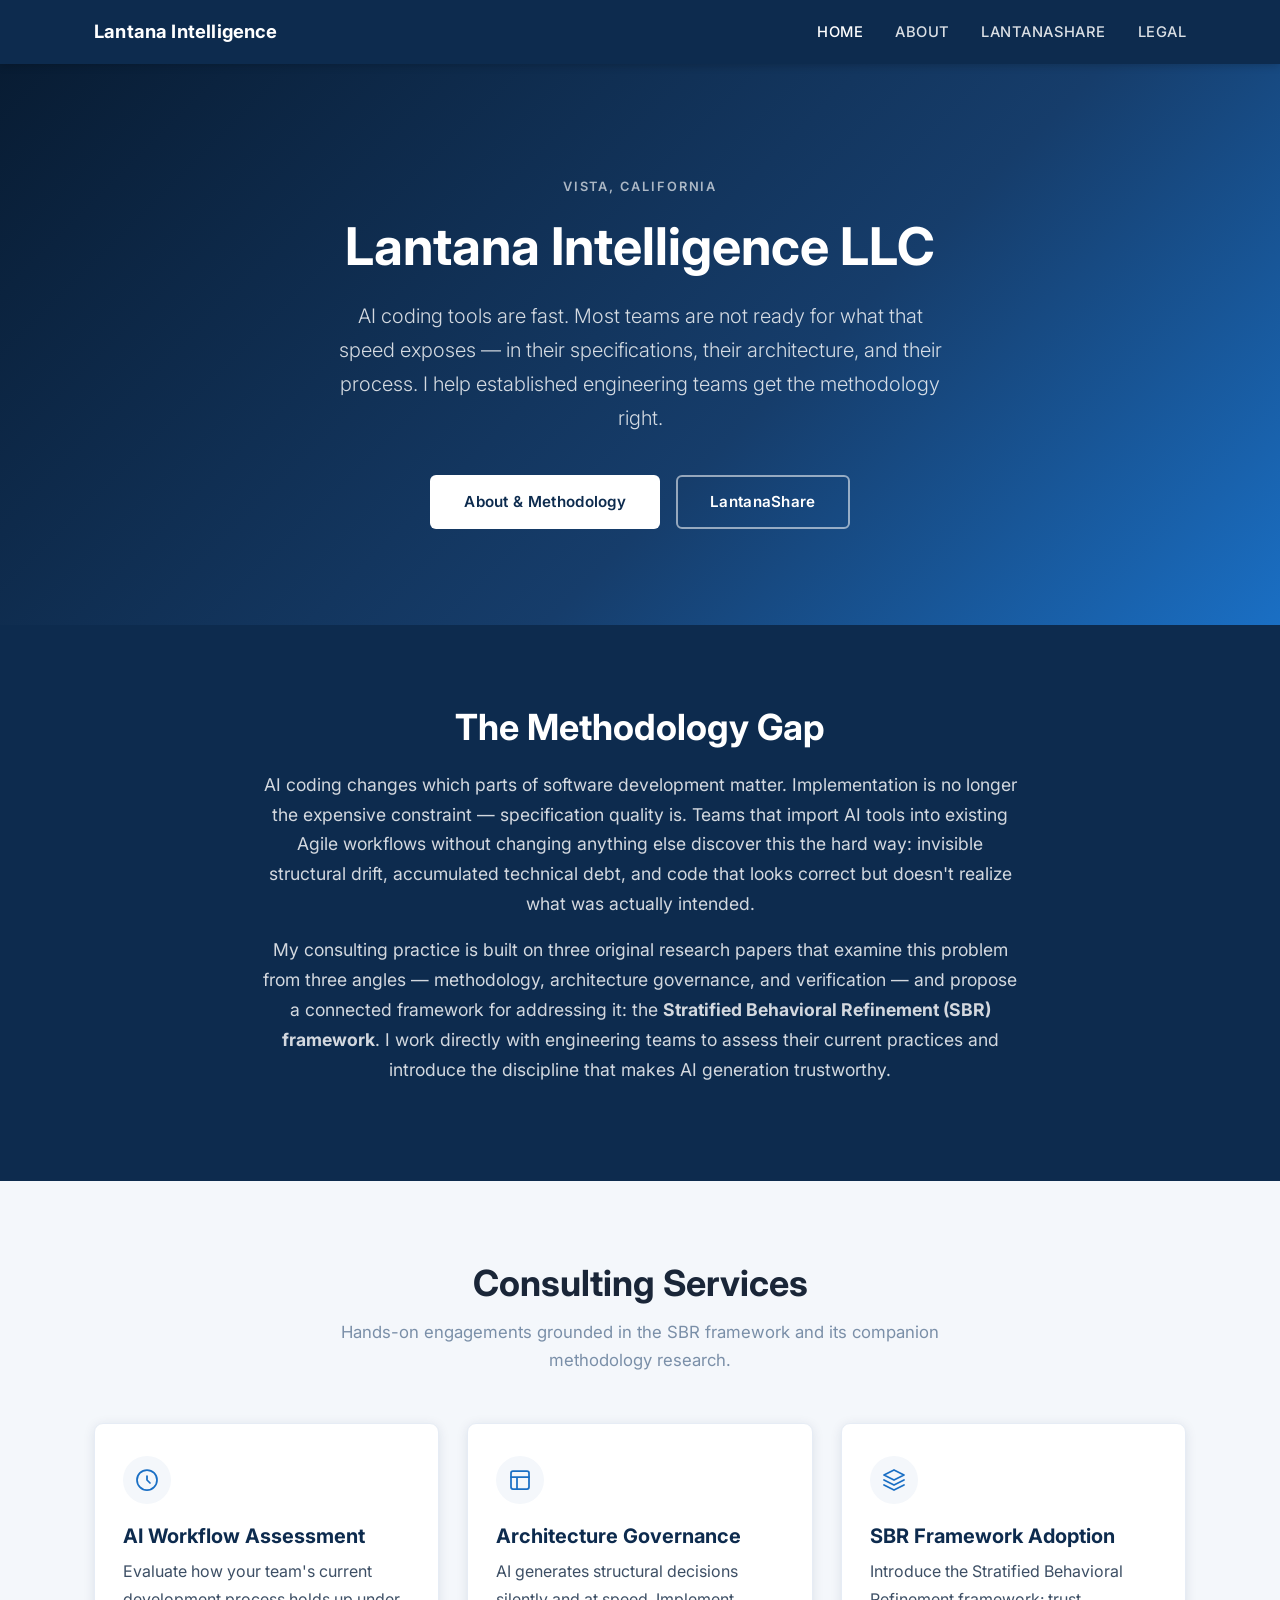
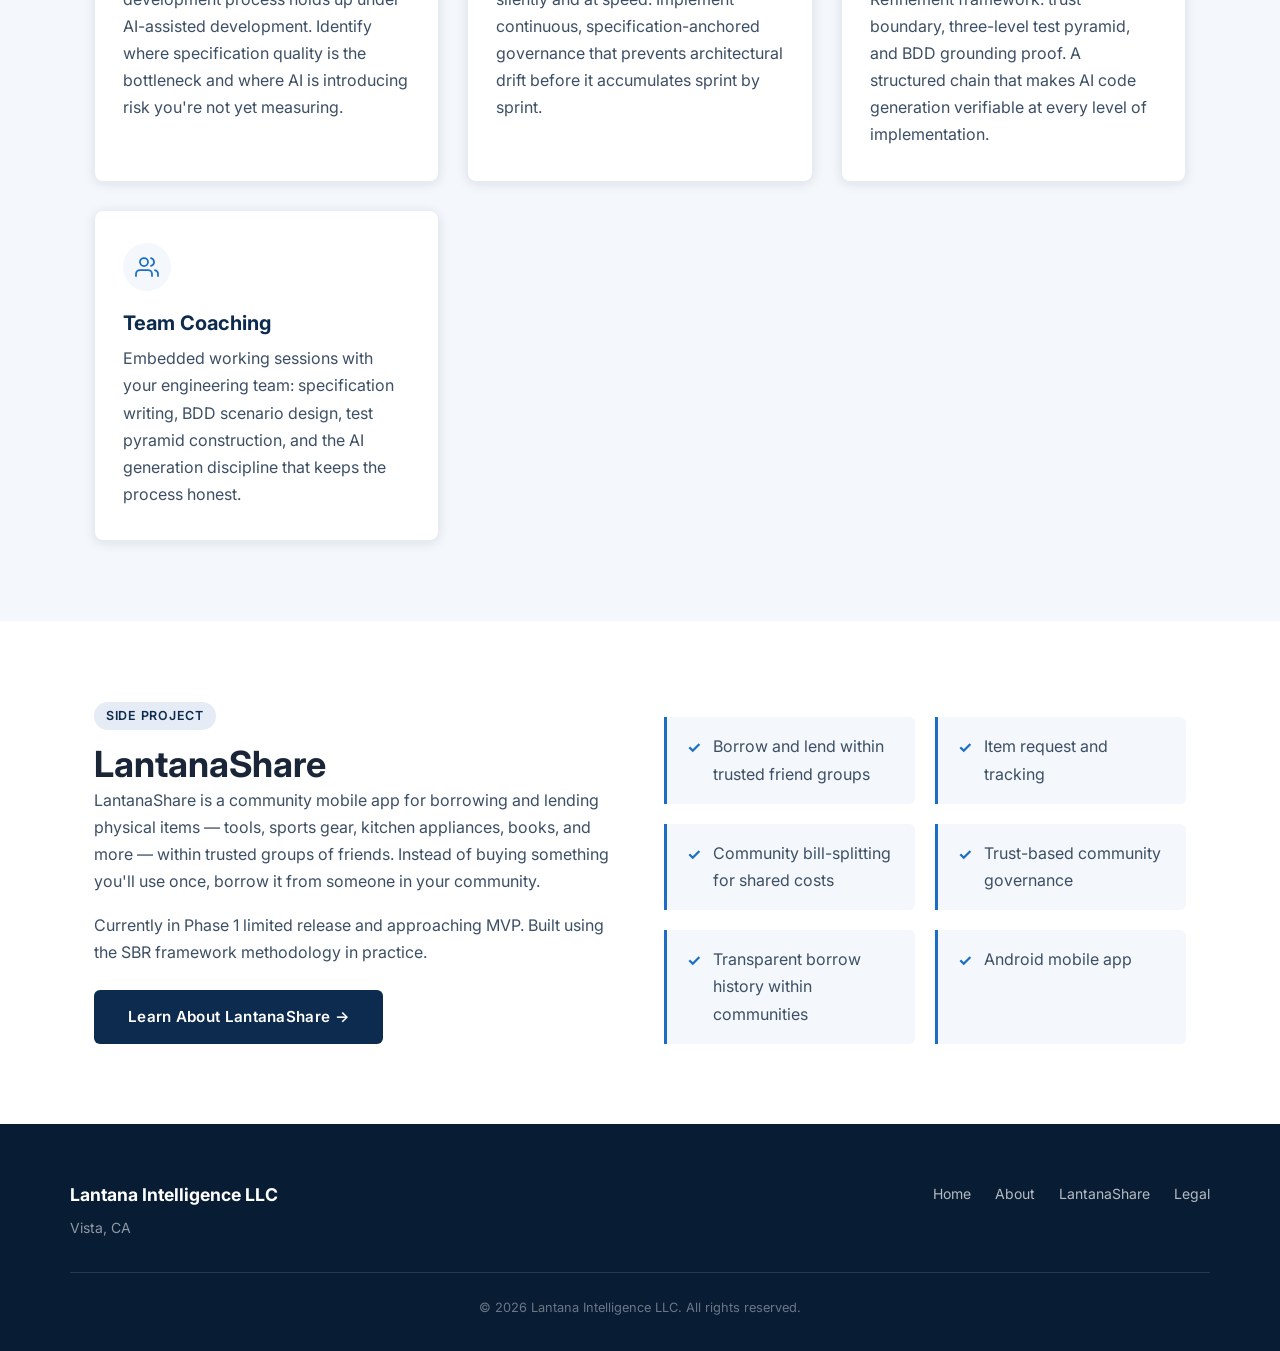
==== docs/index.html @ 1af50ca0 "MVP release docs" ====
<!DOCTYPE html>
<html lang="en">
<head>
  <meta charset="UTF-8" />
  <meta name="viewport" content="width=device-width, initial-scale=1.0" />
  <title>Lantana Intelligence LLC — AI Coding Methodology Consulting</title>
  <meta name="description" content="Lantana Intelligence LLC helps established engineering teams adopt AI-assisted development with the rigor and methodology it demands. Based in Vista, California." />
  <link rel="stylesheet" href="css/style.css" />
</head>
<body>

  <!-- ===== HEADER / NAV ===== -->
  <header class="site-header">
    <nav class="nav" aria-label="Main navigation">
      <a href="index.html" class="nav__brand">Lantana Intelligence</a>
      <button class="nav__toggle" aria-label="Toggle navigation" aria-expanded="false" onclick="this.setAttribute('aria-expanded', this.getAttribute('aria-expanded')==='true'?'false':'true'); document.getElementById('nav-links').classList.toggle('open');">
        <span></span><span></span><span></span>
      </button>
      <ul class="nav__links" id="nav-links" role="list">
        <li><a href="index.html" class="active">Home</a></li>
        <li><a href="about.html">About</a></li>
        <li><a href="lantanashare/index.html">LantanaShare</a></li>
        <li><a href="legal.html">Legal</a></li>
      </ul>
    </nav>
  </header>

  <main>

    <!-- ===== HERO ===== -->
    <section class="hero" aria-label="Hero">
      <div class="container">
        <p class="hero__eyebrow">Vista, California</p>
        <h1>Lantana Intelligence LLC</h1>
        <p class="hero__tagline">
          AI coding tools are fast. Most teams are not ready for what that speed
          exposes — in their specifications, their architecture, and their process.
          I help established engineering teams get the methodology right.
        </p>
        <div class="hero__actions">
          <a href="about.html" class="btn btn--primary">About &amp; Methodology</a>
          <a href="lantanashare/index.html" class="btn btn--outline">LantanaShare</a>
        </div>
      </div>
    </section>

    <!-- ===== MISSION ===== -->
    <section class="mission" aria-label="The problem">
      <div class="container">
        <h2>The Methodology Gap</h2>
        <p>
          AI coding changes which parts of software development matter. Implementation
          is no longer the expensive constraint — specification quality is. Teams that
          import AI tools into existing Agile workflows without changing anything else
          discover this the hard way: invisible structural drift, accumulated technical
          debt, and code that looks correct but doesn't realize what was actually intended.
        </p>
        <p>
          My consulting practice is built on three original research papers that examine
          this problem from three angles — methodology, architecture governance, and
          verification — and propose a connected framework for addressing it: the
          <strong>Stratified Behavioral Refinement (SBR) framework</strong>. I work
          directly with engineering teams to assess their current practices and introduce
          the discipline that makes AI generation trustworthy.
        </p>
      </div>
    </section>

    <!-- ===== SERVICES ===== -->
    <section class="section section--alt" aria-label="Consulting services">
      <div class="container">
        <div class="section__header">
          <h2>Consulting Services</h2>
          <p>Hands-on engagements grounded in the SBR framework and its companion methodology research.</p>
        </div>
        <div class="cards">

          <article class="card">
            <div class="card__icon">
              <svg viewBox="0 0 24 24" aria-hidden="true"><circle cx="12" cy="12" r="10"/><path d="M12 8v4l3 3"/></svg>
            </div>
            <h3>AI Workflow Assessment</h3>
            <p>Evaluate how your team's current development process holds up under AI-assisted development. Identify where specification quality is the bottleneck and where AI is introducing risk you're not yet measuring.</p>
          </article>

          <article class="card">
            <div class="card__icon">
              <svg viewBox="0 0 24 24" aria-hidden="true"><rect x="3" y="3" width="18" height="18" rx="2"/><path d="M3 9h18M9 21V9"/></svg>
            </div>
            <h3>Architecture Governance</h3>
            <p>AI generates structural decisions silently and at speed. Implement continuous, specification-anchored governance that prevents architectural drift before it accumulates sprint by sprint.</p>
          </article>

          <article class="card">
            <div class="card__icon">
              <svg viewBox="0 0 24 24" aria-hidden="true"><path d="M12 2L2 7l10 5 10-5-10-5zM2 17l10 5 10-5M2 12l10 5 10-5"/></svg>
            </div>
            <h3>SBR Framework Adoption</h3>
            <p>Introduce the Stratified Behavioral Refinement framework: trust boundary, three-level test pyramid, and BDD grounding proof. A structured chain that makes AI code generation verifiable at every level of implementation.</p>
          </article>

          <article class="card">
            <div class="card__icon">
              <svg viewBox="0 0 24 24" aria-hidden="true"><path d="M17 21v-2a4 4 0 0 0-4-4H5a4 4 0 0 0-4 4v2"/><circle cx="9" cy="7" r="4"/><path d="M23 21v-2a4 4 0 0 0-3-3.87"/><path d="M16 3.13a4 4 0 0 1 0 7.75"/></svg>
            </div>
            <h3>Team Coaching</h3>
            <p>Embedded working sessions with your engineering team: specification writing, BDD scenario design, test pyramid construction, and the AI generation discipline that keeps the process honest.</p>
          </article>

        </div>
      </div>
    </section>

    <!-- ===== LANTANASHARE OVERVIEW ===== -->
    <section class="section" aria-label="LantanaShare overview">
      <div class="container">
        <div class="two-col">
          <div>
            <span class="badge">Side Project</span>
            <h2>LantanaShare</h2>
            <p>
              LantanaShare is a community mobile app for borrowing and lending physical
              items — tools, sports gear, kitchen appliances, books, and more — within
              trusted groups of friends. Instead of buying something you'll use once,
              borrow it from someone in your community.
            </p>
            <p>
              Currently in Phase 1 limited release and approaching MVP. Built using the
              SBR framework methodology in practice.
            </p>
            <a href="lantanashare/index.html" class="btn btn--navy" style="margin-top:0.5rem;">Learn About LantanaShare →</a>
          </div>
          <div>
            <ul class="feature-list">
              <li>Borrow and lend within trusted friend groups</li>
              <li>Item request and tracking</li>
              <li>Community bill-splitting for shared costs</li>
              <li>Trust-based community governance</li>
              <li>Transparent borrow history within communities</li>
              <li>Android mobile app</li>
            </ul>
          </div>
        </div>
      </div>
    </section>

  </main>

  <!-- ===== FOOTER ===== -->
  <footer class="site-footer" aria-label="Site footer">
    <div class="footer__inner">
      <div>
        <p class="footer__brand">Lantana Intelligence LLC</p>
        <p class="footer__location">Vista, CA</p>
      </div>
      <nav aria-label="Footer navigation">
        <ul class="footer__nav" role="list">
          <li><a href="index.html">Home</a></li>
          <li><a href="about.html">About</a></li>
          <li><a href="lantanashare/index.html">LantanaShare</a></li>
          <li><a href="legal.html">Legal</a></li>
        </ul>
      </nav>
    </div>
    <div class="footer__bottom">
      &copy; 2026 Lantana Intelligence LLC. All rights reserved.
    </div>
  </footer>

</body>
</html>
---- docs/css/style.css ----
/* ============================================================
   Lantana Intelligence LLC — Shared Stylesheet
   ============================================================ */

/* Google Fonts */
@import url('https://fonts.googleapis.com/css2?family=Inter:wght@300;400;500;600;700&display=swap');

/* ---------- Reset & Base ---------- */
*, *::before, *::after {
  box-sizing: border-box;
  margin: 0;
  padding: 0;
}

:root {
  --navy:        #0d2b4e;
  --navy-dark:   #081c33;
  --navy-mid:    #163d6b;
  --accent:      #1a6fc4;
  --accent-light:#2e8de8;
  --white:       #ffffff;
  --off-white:   #f4f7fb;
  --light-gray:  #e6ecf5;
  --mid-gray:    #7a8fa8;
  --text-dark:   #1a2638;
  --text-body:   #3d4f65;

  --max-width: 1140px;
  --radius:    6px;
  --shadow:    0 2px 12px rgba(13, 43, 78, 0.10);
  --transition: 0.2s ease;
}

html {
  scroll-behavior: smooth;
}

body {
  font-family: 'Inter', sans-serif;
  font-size: 16px;
  line-height: 1.7;
  color: var(--text-body);
  background: var(--white);
}

img {
  max-width: 100%;
  display: block;
}

a {
  color: var(--accent);
  text-decoration: none;
  transition: color var(--transition);
}

a:hover {
  color: var(--accent-light);
}

/* ---------- Typography ---------- */
h1, h2, h3, h4 {
  color: var(--text-dark);
  line-height: 1.25;
  font-weight: 700;
}

h1 { font-size: clamp(2rem, 5vw, 3.25rem); }
h2 { font-size: clamp(1.5rem, 3vw, 2.25rem); }
h3 { font-size: 1.25rem; }
h4 { font-size: 1.05rem; }

p { margin-bottom: 1rem; }
p:last-child { margin-bottom: 0; }

/* ---------- Layout Utilities ---------- */
.container {
  max-width: var(--max-width);
  margin: 0 auto;
  padding: 0 1.5rem;
}

.section {
  padding: 5rem 0;
}

.section--alt {
  background: var(--off-white);
}

.section__header {
  text-align: center;
  margin-bottom: 3rem;
}

.section__header h2 {
  margin-bottom: 0.75rem;
}

.section__header p {
  font-size: 1.05rem;
  color: var(--mid-gray);
  max-width: 620px;
  margin: 0 auto;
}

/* ---------- Navigation ---------- */
.site-header {
  position: sticky;
  top: 0;
  z-index: 100;
  background: var(--navy);
  box-shadow: 0 2px 8px rgba(0,0,0,0.18);
}

.nav {
  display: flex;
  align-items: center;
  justify-content: space-between;
  padding: 0 1.5rem;
  max-width: var(--max-width);
  margin: 0 auto;
  height: 64px;
}

.nav__brand {
  font-size: 1.15rem;
  font-weight: 700;
  color: var(--white);
  letter-spacing: 0.01em;
  white-space: nowrap;
}

.nav__brand:hover {
  color: var(--light-gray);
}

.nav__links {
  display: flex;
  list-style: none;
  gap: 2rem;
  align-items: center;
}

.nav__links a {
  color: rgba(255,255,255,0.85);
  font-weight: 500;
  font-size: 0.92rem;
  letter-spacing: 0.03em;
  text-transform: uppercase;
  transition: color var(--transition);
}

.nav__links a:hover,
.nav__links a.active {
  color: var(--white);
}

/* Hamburger (mobile) */
.nav__toggle {
  display: none;
  flex-direction: column;
  gap: 5px;
  cursor: pointer;
  background: none;
  border: none;
  padding: 4px;
}

.nav__toggle span {
  display: block;
  width: 24px;
  height: 2px;
  background: var(--white);
  border-radius: 2px;
  transition: transform var(--transition), opacity var(--transition);
}

/* ---------- Hero ---------- */
.hero {
  background: linear-gradient(135deg, var(--navy-dark) 0%, var(--navy-mid) 60%, var(--accent) 100%);
  color: var(--white);
  padding: 7rem 1.5rem 6rem;
  text-align: center;
}

.hero__eyebrow {
  font-size: 0.8rem;
  font-weight: 600;
  letter-spacing: 0.15em;
  text-transform: uppercase;
  color: rgba(255,255,255,0.65);
  margin-bottom: 1rem;
}

.hero h1 {
  color: var(--white);
  margin-bottom: 1.25rem;
}

.hero__tagline {
  font-size: clamp(1rem, 2.5vw, 1.25rem);
  color: rgba(255,255,255,0.82);
  max-width: 620px;
  margin: 0 auto 2.5rem;
  font-weight: 300;
}

.hero__actions {
  display: flex;
  gap: 1rem;
  justify-content: center;
  flex-wrap: wrap;
}

/* ---------- Buttons ---------- */
.btn {
  display: inline-block;
  padding: 0.75rem 2rem;
  border-radius: var(--radius);
  font-weight: 600;
  font-size: 0.95rem;
  letter-spacing: 0.02em;
  transition: background var(--transition), color var(--transition), box-shadow var(--transition);
  cursor: pointer;
  border: 2px solid transparent;
}

.btn--primary {
  background: var(--white);
  color: var(--navy);
}

.btn--primary:hover {
  background: var(--light-gray);
  color: var(--navy-dark);
}

.btn--outline {
  background: transparent;
  border-color: rgba(255,255,255,0.55);
  color: var(--white);
}

.btn--outline:hover {
  background: rgba(255,255,255,0.12);
  border-color: var(--white);
  color: var(--white);
}

.btn--navy {
  background: var(--navy);
  color: var(--white);
}

.btn--navy:hover {
  background: var(--navy-mid);
  color: var(--white);
}

/* ---------- Cards ---------- */
.cards {
  display: grid;
  grid-template-columns: repeat(auto-fit, minmax(260px, 1fr));
  gap: 1.75rem;
}

.card {
  background: var(--white);
  border: 1px solid var(--light-gray);
  border-radius: calc(var(--radius) * 1.5);
  padding: 2rem 1.75rem;
  box-shadow: var(--shadow);
  transition: box-shadow var(--transition), transform var(--transition);
}

.card:hover {
  box-shadow: 0 6px 24px rgba(13, 43, 78, 0.14);
  transform: translateY(-3px);
}

.card__icon {
  width: 48px;
  height: 48px;
  background: var(--off-white);
  border-radius: 50%;
  display: flex;
  align-items: center;
  justify-content: center;
  margin-bottom: 1.25rem;
}

.card__icon svg {
  width: 24px;
  height: 24px;
  stroke: var(--accent);
  fill: none;
  stroke-width: 1.75;
  stroke-linecap: round;
  stroke-linejoin: round;
}

.card h3 {
  margin-bottom: 0.6rem;
  color: var(--navy);
}

/* ---------- Mission / Intro blocks ---------- */
.mission {
  background: var(--navy);
  color: var(--white);
  text-align: center;
  padding: 5rem 1.5rem;
}

.mission h2 {
  color: var(--white);
  margin-bottom: 1.25rem;
}

.mission p {
  font-size: 1.1rem;
  color: rgba(255,255,255,0.82);
  max-width: 760px;
  margin: 0 auto 1rem;
}

/* ---------- Feature List ---------- */
.feature-list {
  list-style: none;
  display: grid;
  grid-template-columns: repeat(auto-fit, minmax(240px, 1fr));
  gap: 1.25rem;
  margin-top: 1rem;
}

.feature-list li {
  display: flex;
  align-items: flex-start;
  gap: 0.75rem;
  padding: 1rem 1.25rem;
  background: var(--off-white);
  border-left: 3px solid var(--accent);
  border-radius: 0 var(--radius) var(--radius) 0;
}

.feature-list li::before {
  content: '✓';
  color: var(--accent);
  font-weight: 700;
  flex-shrink: 0;
  margin-top: 0.05em;
}

/* ---------- Legal Links ---------- */
.legal-list {
  list-style: none;
  display: flex;
  flex-direction: column;
  gap: 0.75rem;
  max-width: 640px;
}

.legal-list li {
  border: 1px solid var(--light-gray);
  border-radius: var(--radius);
  transition: border-color var(--transition), box-shadow var(--transition);
}

.legal-list li:hover {
  border-color: var(--accent);
  box-shadow: 0 2px 8px rgba(26,111,196,0.10);
}

.legal-list a {
  display: flex;
  align-items: center;
  justify-content: space-between;
  padding: 1rem 1.25rem;
  color: var(--text-dark);
  font-weight: 500;
}

.legal-list a:hover {
  color: var(--accent);
}

.legal-list a::after {
  content: '→';
  color: var(--accent);
  font-size: 1.1rem;
}

/* ---------- Page Hero (inner pages) ---------- */
.page-hero {
  background: linear-gradient(135deg, var(--navy-dark), var(--navy-mid));
  color: var(--white);
  padding: 4.5rem 1.5rem 4rem;
  text-align: center;
}

.page-hero h1 {
  color: var(--white);
  margin-bottom: 0.75rem;
}

.page-hero p {
  font-size: 1.1rem;
  color: rgba(255,255,255,0.78);
  max-width: 580px;
  margin: 0 auto;
}

/* ---------- Two-column layout ---------- */
.two-col {
  display: grid;
  grid-template-columns: 1fr 1fr;
  gap: 3rem;
  align-items: start;
}

/* ---------- Divider ---------- */
.divider {
  border: none;
  border-top: 1px solid var(--light-gray);
  margin: 3rem 0;
}

/* ---------- Badge / Tag ---------- */
.badge {
  display: inline-block;
  padding: 0.2rem 0.75rem;
  border-radius: 999px;
  font-size: 0.78rem;
  font-weight: 600;
  letter-spacing: 0.06em;
  text-transform: uppercase;
  background: var(--light-gray);
  color: var(--navy);
  margin-bottom: 0.75rem;
}

/* ---------- Footer ---------- */
.site-footer {
  background: var(--navy-dark);
  color: rgba(255,255,255,0.70);
  padding: 3.5rem 1.5rem 2rem;
}

.footer__inner {
  max-width: var(--max-width);
  margin: 0 auto;
  display: grid;
  grid-template-columns: 1fr auto;
  gap: 2rem;
  align-items: start;
}

.footer__brand {
  font-size: 1.1rem;
  font-weight: 700;
  color: var(--white);
  margin-bottom: 0.4rem;
}

.footer__location {
  font-size: 0.875rem;
  color: rgba(255,255,255,0.55);
}

.footer__nav {
  list-style: none;
  display: flex;
  flex-wrap: wrap;
  gap: 0.5rem 1.5rem;
  justify-content: flex-end;
}

.footer__nav a {
  color: rgba(255,255,255,0.70);
  font-size: 0.875rem;
  transition: color var(--transition);
}

.footer__nav a:hover {
  color: var(--white);
}

.footer__bottom {
  max-width: var(--max-width);
  margin: 2rem auto 0;
  padding-top: 1.5rem;
  border-top: 1px solid rgba(255,255,255,0.12);
  font-size: 0.8rem;
  color: rgba(255,255,255,0.40);
  text-align: center;
}

/* ---------- Responsive ---------- */
@media (max-width: 768px) {
  .section { padding: 3.5rem 0; }
  .hero    { padding: 5rem 1.25rem 4rem; }

  .nav__links {
    display: none;
    flex-direction: column;
    gap: 0;
    position: absolute;
    top: 64px;
    left: 0;
    right: 0;
    background: var(--navy-dark);
    padding: 1rem 0;
  }

  .nav__links.open {
    display: flex;
  }

  .nav__links li {
    width: 100%;
  }

  .nav__links a {
    display: block;
    padding: 0.75rem 1.5rem;
    width: 100%;
  }

  .nav__toggle {
    display: flex;
  }

  .two-col {
    grid-template-columns: 1fr;
    gap: 2rem;
  }

  .footer__inner {
    grid-template-columns: 1fr;
  }

  .footer__nav {
    justify-content: flex-start;
  }
}

@media (max-width: 480px) {
  .cards {
    grid-template-columns: 1fr;
  }
}
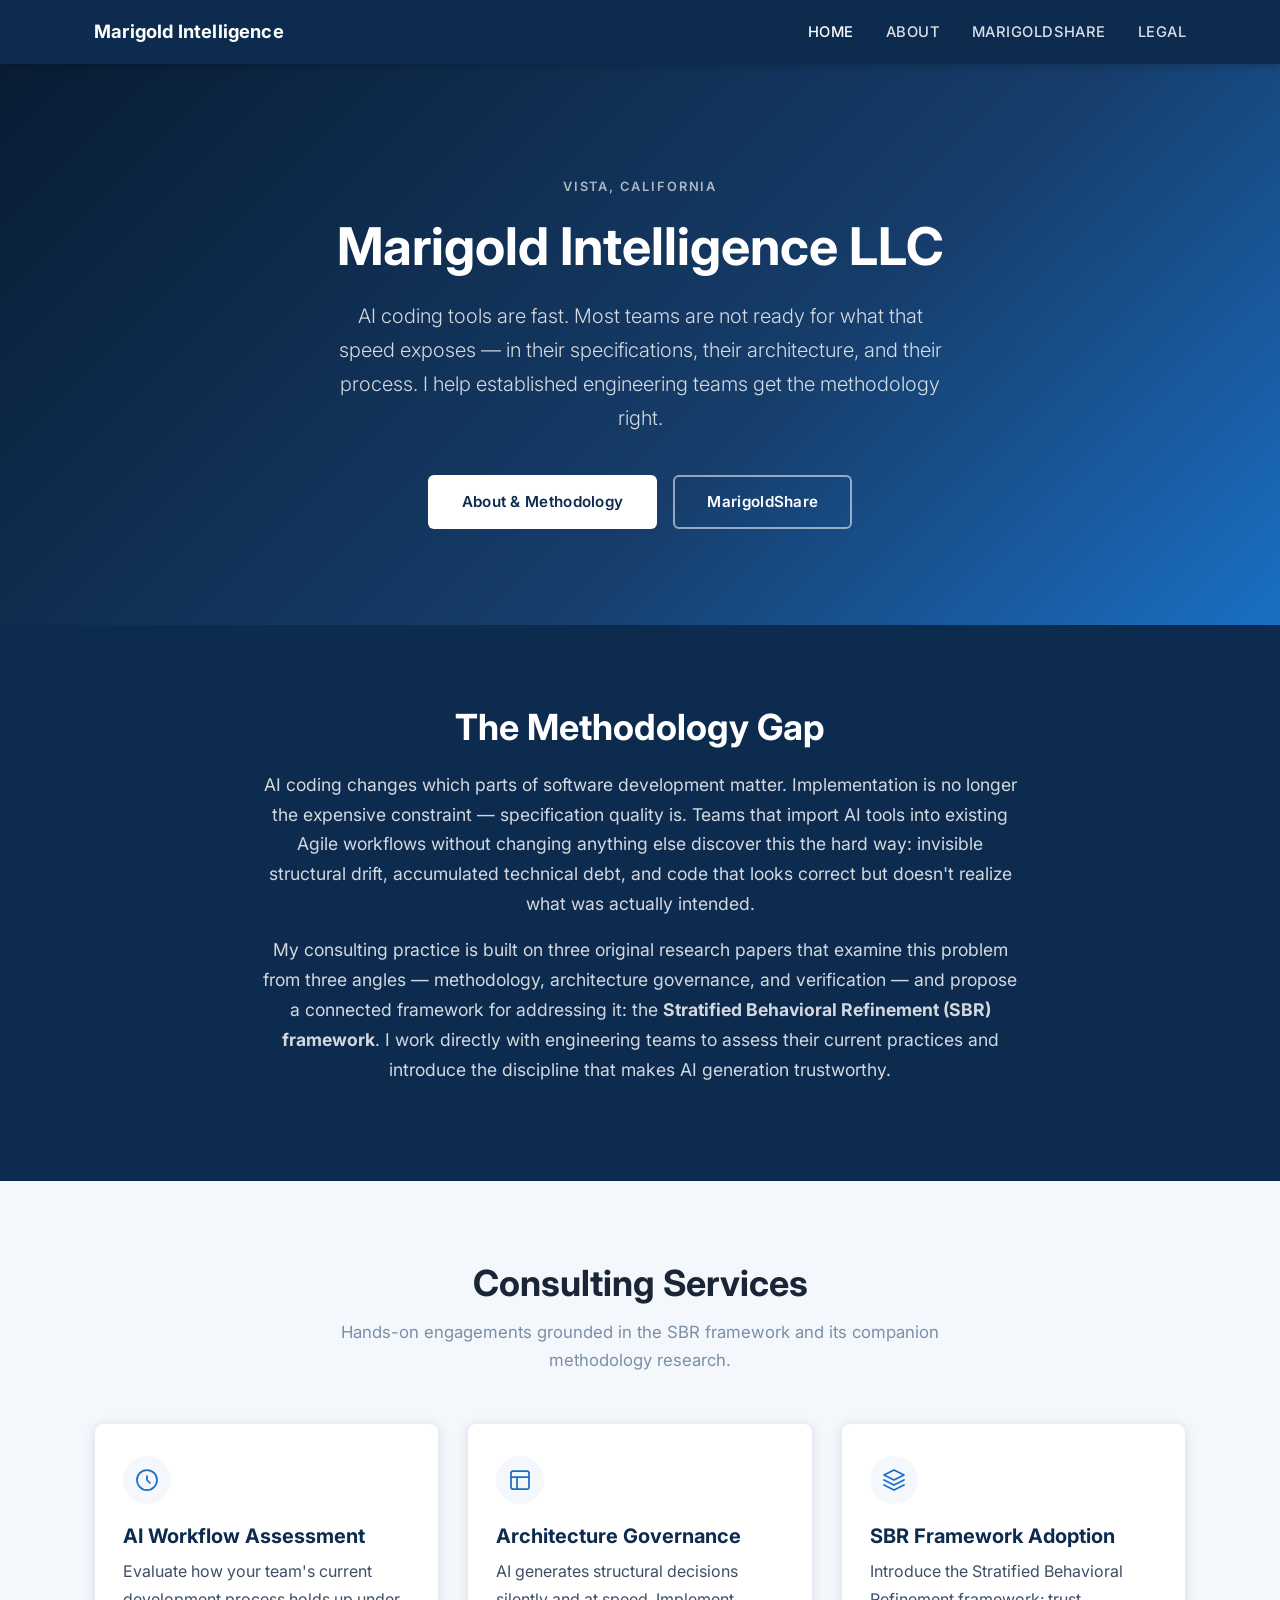
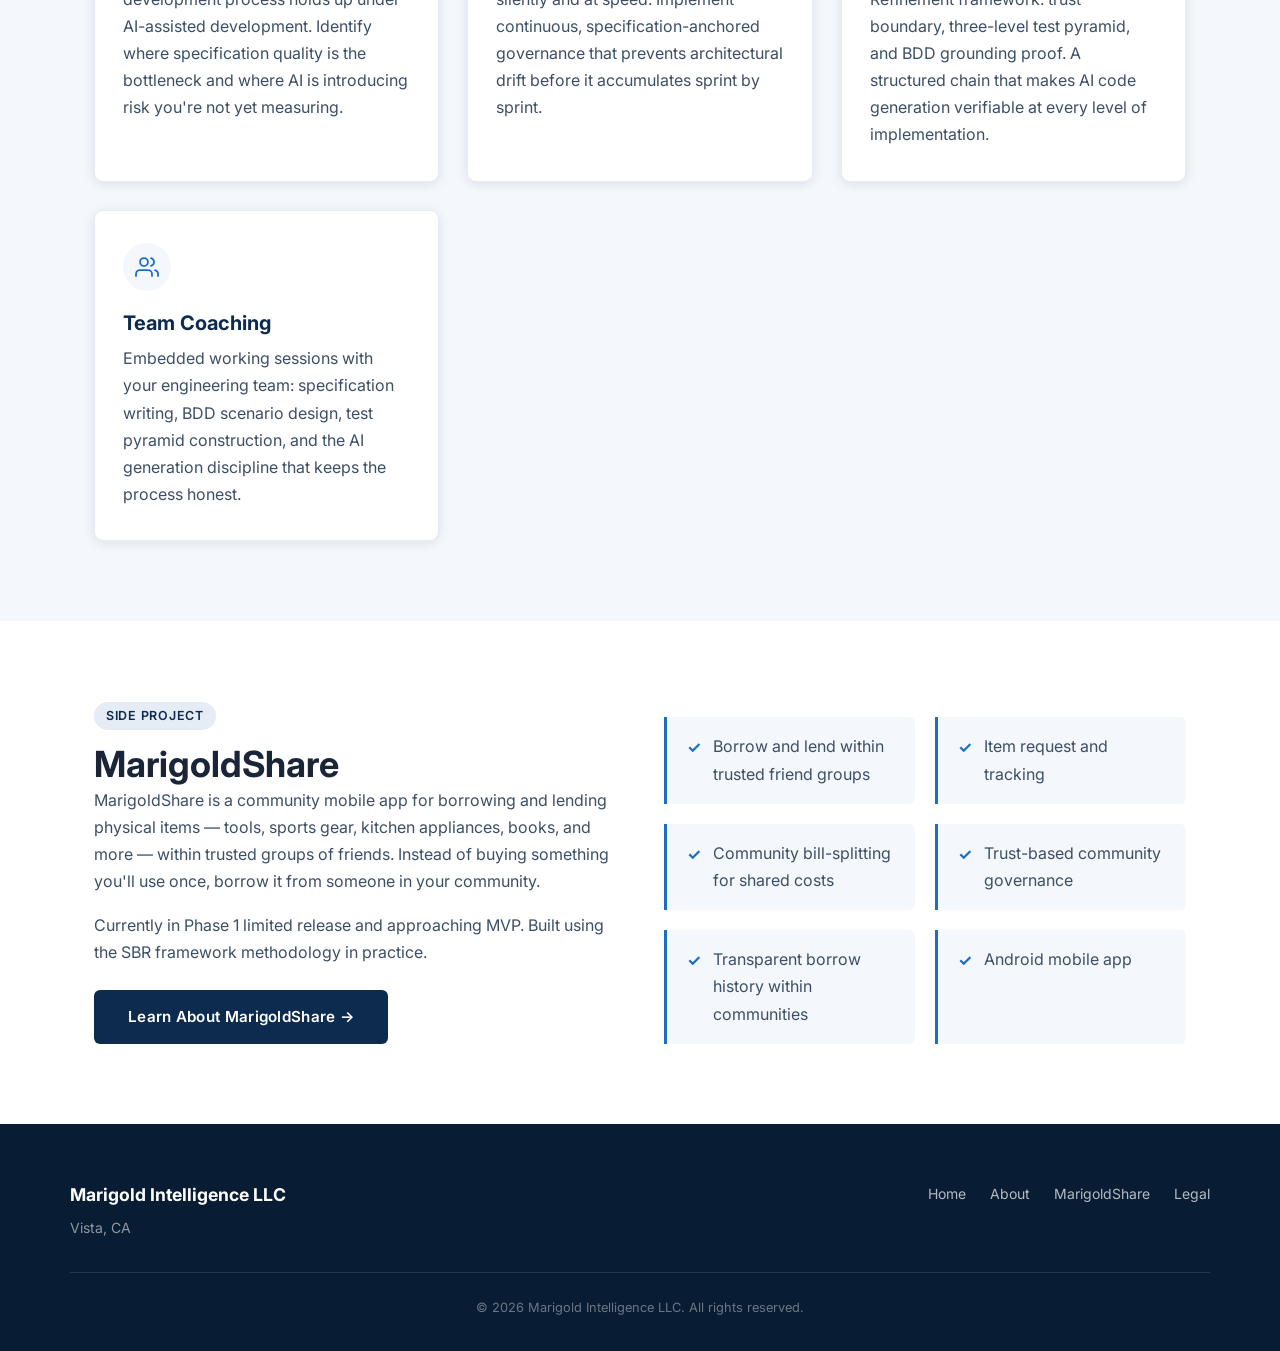
==== commit 7713d0b2: "change Lantana to Marigold." ====
--- a/docs/index.html
+++ b/docs/index.html
@@ -3,8 +3,8 @@
 <head>
   <meta charset="UTF-8" />
   <meta name="viewport" content="width=device-width, initial-scale=1.0" />
-  <title>Lantana Intelligence LLC — AI Coding Methodology Consulting</title>
-  <meta name="description" content="Lantana Intelligence LLC helps established engineering teams adopt AI-assisted development with the rigor and methodology it demands. Based in Vista, California." />
+  <title>Marigold Intelligence LLC — AI Coding Methodology Consulting</title>
+  <meta name="description" content="Marigold Intelligence LLC helps established engineering teams adopt AI-assisted development with the rigor and methodology it demands. Based in Vista, California." />
   <link rel="stylesheet" href="css/style.css" />
 </head>
 <body>
@@ -12,14 +12,14 @@
   <!-- ===== HEADER / NAV ===== -->
   <header class="site-header">
     <nav class="nav" aria-label="Main navigation">
-      <a href="index.html" class="nav__brand">Lantana Intelligence</a>
+      <a href="index.html" class="nav__brand">Marigold Intelligence</a>
       <button class="nav__toggle" aria-label="Toggle navigation" aria-expanded="false" onclick="this.setAttribute('aria-expanded', this.getAttribute('aria-expanded')==='true'?'false':'true'); document.getElementById('nav-links').classList.toggle('open');">
         <span></span><span></span><span></span>
       </button>
       <ul class="nav__links" id="nav-links" role="list">
         <li><a href="index.html" class="active">Home</a></li>
         <li><a href="about.html">About</a></li>
-        <li><a href="lantanashare/index.html">LantanaShare</a></li>
+        <li><a href="marigoldshare/index.html">MarigoldShare</a></li>
         <li><a href="legal.html">Legal</a></li>
       </ul>
     </nav>
@@ -31,7 +31,7 @@
     <section class="hero" aria-label="Hero">
       <div class="container">
         <p class="hero__eyebrow">Vista, California</p>
-        <h1>Lantana Intelligence LLC</h1>
+        <h1>Marigold Intelligence LLC</h1>
         <p class="hero__tagline">
           AI coding tools are fast. Most teams are not ready for what that speed
           exposes — in their specifications, their architecture, and their process.
@@ -39,7 +39,7 @@
         </p>
         <div class="hero__actions">
           <a href="about.html" class="btn btn--primary">About &amp; Methodology</a>
-          <a href="lantanashare/index.html" class="btn btn--outline">LantanaShare</a>
+          <a href="marigoldshare/index.html" class="btn btn--outline">MarigoldShare</a>
         </div>
       </div>
     </section>
@@ -112,14 +112,14 @@
     </section>
 
     <!-- ===== LANTANASHARE OVERVIEW ===== -->
-    <section class="section" aria-label="LantanaShare overview">
+    <section class="section" aria-label="MarigoldShare overview">
       <div class="container">
         <div class="two-col">
           <div>
             <span class="badge">Side Project</span>
-            <h2>LantanaShare</h2>
+            <h2>MarigoldShare</h2>
             <p>
-              LantanaShare is a community mobile app for borrowing and lending physical
+              MarigoldShare is a community mobile app for borrowing and lending physical
               items — tools, sports gear, kitchen appliances, books, and more — within
               trusted groups of friends. Instead of buying something you'll use once,
               borrow it from someone in your community.
@@ -128,7 +128,7 @@
               Currently in Phase 1 limited release and approaching MVP. Built using the
               SBR framework methodology in practice.
             </p>
-            <a href="lantanashare/index.html" class="btn btn--navy" style="margin-top:0.5rem;">Learn About LantanaShare →</a>
+            <a href="marigoldshare/index.html" class="btn btn--navy" style="margin-top:0.5rem;">Learn About MarigoldShare →</a>
           </div>
           <div>
             <ul class="feature-list">
@@ -150,20 +150,20 @@
   <footer class="site-footer" aria-label="Site footer">
     <div class="footer__inner">
       <div>
-        <p class="footer__brand">Lantana Intelligence LLC</p>
+        <p class="footer__brand">Marigold Intelligence LLC</p>
         <p class="footer__location">Vista, CA</p>
       </div>
       <nav aria-label="Footer navigation">
         <ul class="footer__nav" role="list">
           <li><a href="index.html">Home</a></li>
           <li><a href="about.html">About</a></li>
-          <li><a href="lantanashare/index.html">LantanaShare</a></li>
+          <li><a href="marigoldshare/index.html">MarigoldShare</a></li>
           <li><a href="legal.html">Legal</a></li>
         </ul>
       </nav>
     </div>
     <div class="footer__bottom">
-      &copy; 2026 Lantana Intelligence LLC. All rights reserved.
+      &copy; 2026 Marigold Intelligence LLC. All rights reserved.
     </div>
   </footer>
 
--- a/docs/css/style.css
+++ b/docs/css/style.css
@@ -1,5 +1,5 @@
 /* ============================================================
-   Lantana Intelligence LLC — Shared Stylesheet
+   Marigold Intelligence LLC — Shared Stylesheet
    ============================================================ */
 
 /* Google Fonts */
